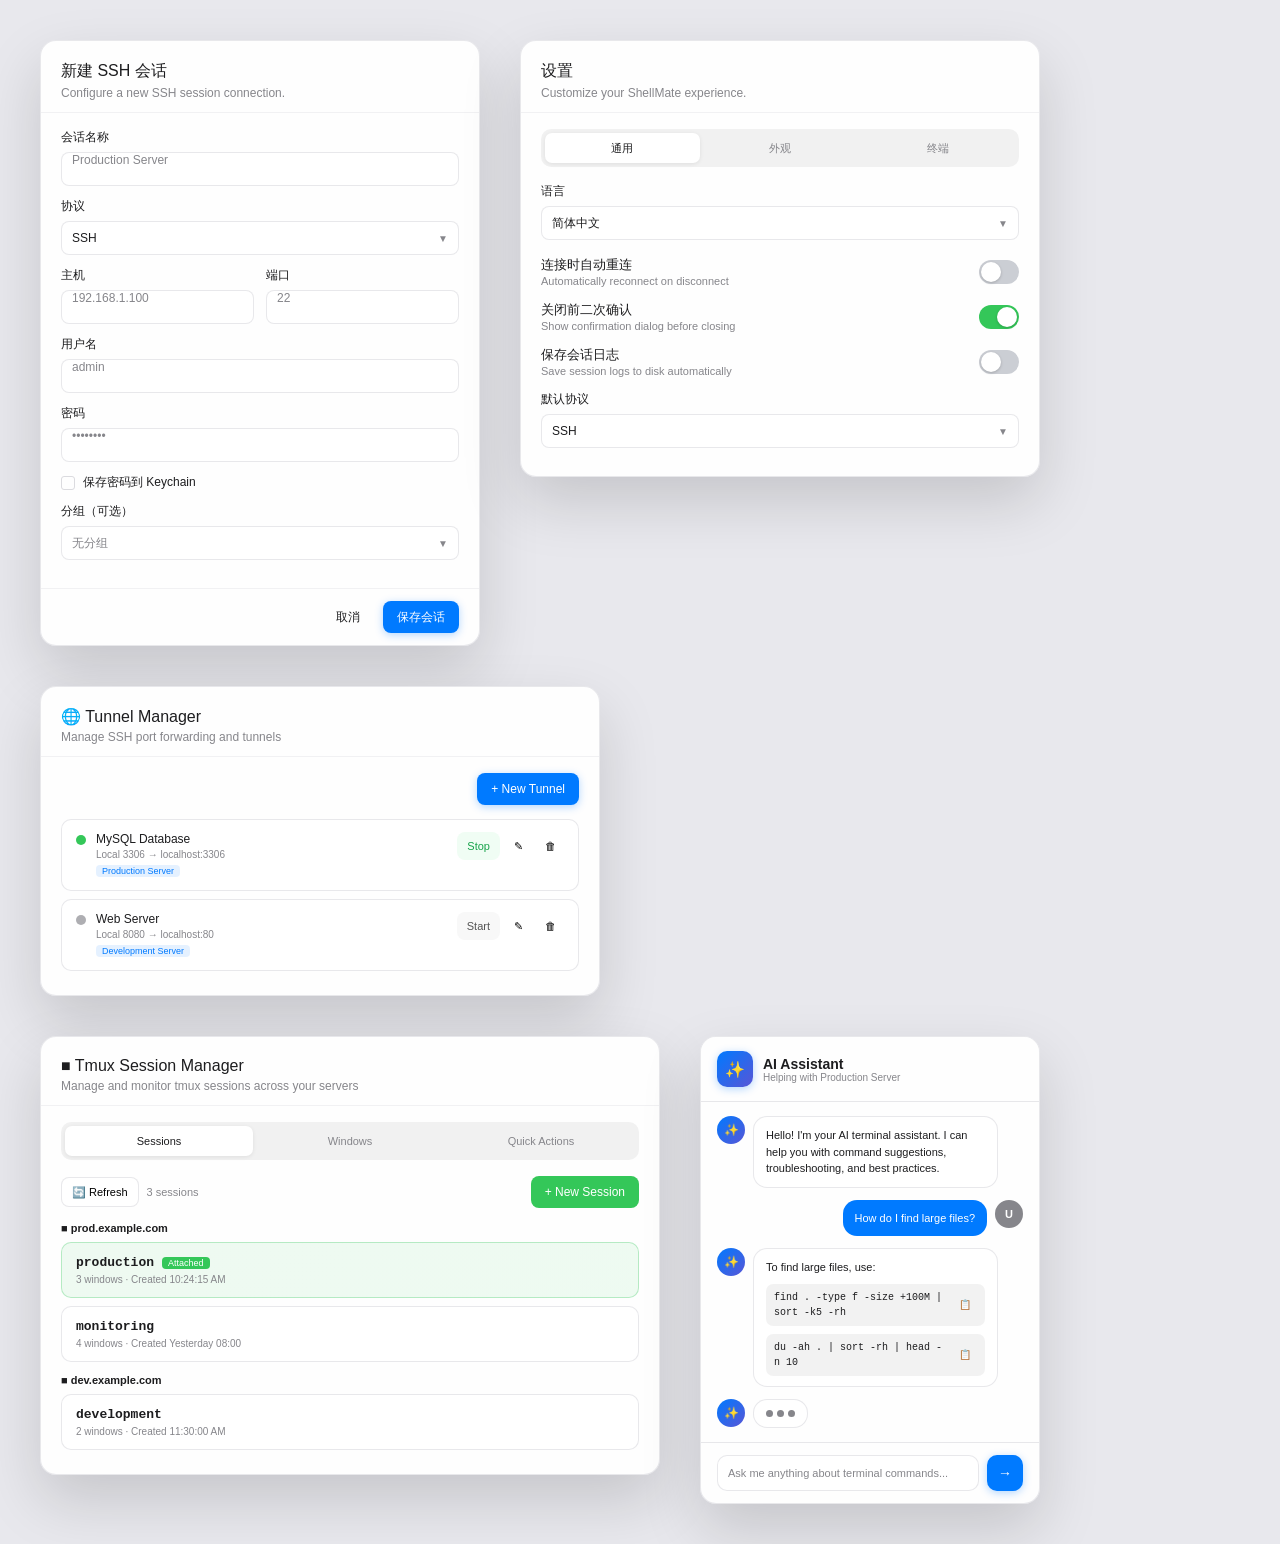
==== Figma-Spec-v2/previews/dialogs.html @ 90307672 "docs: 补全 PRD v2.0、Figma-Spec-v2 规范与开发进度追踪 - 更新开发进度.md v2.5：同步功能模块追踪表，标记已完成评审任务   （Known Hosts 串联、高亮/" ====
<!DOCTYPE html>
<html lang="zh">
<head>
<meta charset="UTF-8">
<title>ShellMate Dialogs Preview</title>
<style>
* { box-sizing: border-box; margin: 0; padding: 0; }
body { font-family: -apple-system, BlinkMacSystemFont, 'SF Pro Text', sans-serif; background: #e8e8ed; padding: 40px; display: flex; flex-wrap: wrap; gap: 40px; align-items: flex-start; }

.dialog {
  background: rgba(255,255,255,0.95);
  border-radius: 16px;
  border: 1px solid rgba(210,210,215,0.5);
  box-shadow: 0 25px 60px rgba(0,0,0,0.15);
  overflow: hidden;
}
.dialog-header { padding: 20px 20px 12px; border-bottom: 1px solid rgba(210,210,215,0.3); }
.dialog-title { font-size: 16px; font-weight: 500; color: #1d1d1f; margin-bottom: 4px; display: flex; align-items: center; gap: 8px; }
.dialog-desc { font-size: 12px; color: #86868b; }
.dialog-body { padding: 16px 20px; }
.dialog-footer { padding: 12px 20px; border-top: 1px solid rgba(210,210,215,0.3); display: flex; justify-content: flex-end; gap: 8px; }

.label { font-size: 12px; font-weight: 500; color: #1d1d1f; margin-bottom: 6px; display: block; }
.input {
  width: 100%; height: 34px; padding: 0 10px;
  border: 1px solid rgba(210,210,215,0.5);
  border-radius: 8px; background: rgba(255,255,255,0.8);
  font-size: 12px; color: #1d1d1f; margin-bottom: 12px;
}
.select {
  width: 100%; height: 34px; padding: 0 10px;
  border: 1px solid rgba(210,210,215,0.5);
  border-radius: 8px; background: rgba(255,255,255,0.8);
  font-size: 12px; color: #1d1d1f; margin-bottom: 12px;
  display: flex; align-items: center; justify-content: space-between;
}
.select-arrow { color: #86868b; font-size: 10px; }
.grid-2 { display: grid; grid-template-columns: 1fr 1fr; gap: 12px; }
.checkbox-row { display: flex; align-items: center; gap: 8px; margin-bottom: 12px; font-size: 12px; color: #1d1d1f; }
.checkbox { width: 14px; height: 14px; border: 1.5px solid rgba(210,210,215,0.8); border-radius: 3px; }
.btn-ghost { height: 32px; padding: 0 14px; border-radius: 8px; background: transparent; border: 1px solid transparent; font-size: 12px; font-weight: 500; color: #1d1d1f; cursor: pointer; display: flex; align-items: center; }
.btn-primary { height: 32px; padding: 0 14px; border-radius: 8px; background: #007aff; border: none; font-size: 12px; font-weight: 500; color: white; cursor: pointer; display: flex; align-items: center; box-shadow: 0 2px 8px rgba(0,122,255,0.3); }
.btn-success { height: 32px; padding: 0 14px; border-radius: 8px; background: #34c759; border: none; font-size: 12px; font-weight: 500; color: white; cursor: pointer; display: flex; align-items: center; }
.section-divider { height: 1px; background: rgba(210,210,215,0.5); margin: 8px 0 16px; }

/* Tabs */
.tabs { display: grid; grid-template-columns: repeat(3, 1fr); gap: 3px; background: rgba(0,0,0,0.05); border-radius: 10px; padding: 4px; margin-bottom: 16px; }
.tab-item { height: 30px; border-radius: 7px; display: flex; align-items: center; justify-content: center; font-size: 11px; font-weight: 500; color: #86868b; cursor: pointer; }
.tab-item.active { background: white; color: #1d1d1f; box-shadow: 0 1px 4px rgba(0,0,0,0.08); }

/* Settings switches */
.setting-row { display: flex; align-items: center; justify-content: space-between; margin-bottom: 14px; }
.setting-left { flex: 1; }
.setting-label { font-size: 13px; font-weight: 500; color: #1d1d1f; }
.setting-desc { font-size: 11px; color: #86868b; margin-top: 1px; }
.switch { width: 40px; height: 24px; background: #34c759; border-radius: 12px; position: relative; flex-shrink: 0; }
.switch.off { background: #cbced4; }
.switch-knob { width: 20px; height: 20px; background: white; border-radius: 50%; position: absolute; top: 2px; box-shadow: 0 1px 3px rgba(0,0,0,0.2); }
.switch.off .switch-knob { left: 2px; }
.switch .switch-knob { left: 18px; }

/* Tunnel list */
.tunnel-row {
  background: rgba(255,255,255,0.8);
  border: 1px solid rgba(210,210,215,0.5);
  border-radius: 10px;
  padding: 12px 14px;
  margin-bottom: 8px;
  display: flex;
  align-items: flex-start;
  gap: 10px;
}
.tunnel-dot { width: 10px; height: 10px; border-radius: 50%; margin-top: 3px; flex-shrink: 0; }
.tunnel-dot.active { background: #34c759; }
.tunnel-dot.inactive { background: #aeaeb2; }
.tunnel-name { font-size: 12px; font-weight: 500; color: #1d1d1f; margin-bottom: 3px; }
.tunnel-desc { font-size: 10px; color: #86868b; }
.tunnel-badge { display: inline-block; font-size: 9px; background: rgba(0,122,255,0.1); color: #007aff; padding: 1px 6px; border-radius: 4px; margin-top: 4px; }
.tunnel-actions { margin-left: auto; display: flex; gap: 4px; }
.icon-btn { width: 28px; height: 28px; border-radius: 7px; background: transparent; border: none; display: flex; align-items: center; justify-content: center; font-size: 11px; cursor: pointer; }
.btn-stop { height: 28px; padding: 0 10px; border-radius: 8px; background: #f0fdf4; color: #16a34a; font-size: 11px; font-weight: 500; border: none; }
.btn-start { height: 28px; padding: 0 10px; border-radius: 8px; background: #f8f8f8; color: #555; font-size: 11px; font-weight: 500; border: none; }

/* Tmux */
.tmux-session-card {
  border-radius: 10px;
  padding: 12px 14px;
  margin-bottom: 8px;
  border: 1px solid;
}
.tmux-session-card.attached {
  background: linear-gradient(135deg, rgba(52,199,89,0.08), rgba(48,209,88,0.08));
  border-color: rgba(52,199,89,0.3);
}
.tmux-session-card.detached {
  background: rgba(255,255,255,0.8);
  border-color: rgba(210,210,215,0.5);
}
.tmux-header { display: flex; align-items: center; gap: 8px; margin-bottom: 4px; }
.tmux-name { font-size: 13px; font-weight: 600; color: #1d1d1f; font-family: monospace; }
.badge-attached { background: #34c759; color: white; font-size: 9px; padding: 1px 6px; border-radius: 4px; }
.tmux-meta { font-size: 10px; color: #86868b; }
.server-group { font-size: 11px; font-weight: 600; color: #1d1d1f; display: flex; align-items: center; gap: 6px; margin-bottom: 8px; margin-top: 4px; }

/* AI Panel */
.ai-panel { width: 340px; }
.ai-header { padding: 14px 16px; border-bottom: 1px solid rgba(210,210,215,0.5); background: rgba(255,255,255,0.6); display: flex; align-items: center; gap: 10px; }
.ai-icon { width: 36px; height: 36px; border-radius: 10px; background: linear-gradient(135deg, #007aff, #5856d6); display: flex; align-items: center; justify-content: center; font-size: 16px; box-shadow: 0 2px 8px rgba(0,122,255,0.3); }
.ai-title { font-size: 14px; font-weight: 600; color: #1d1d1f; }
.ai-sub { font-size: 10px; color: #86868b; }
.message-area { padding: 14px 16px; display: flex; flex-direction: column; gap: 12px; }
.msg-row { display: flex; gap: 8px; }
.msg-row.user { flex-direction: row-reverse; }
.msg-avatar { width: 28px; height: 28px; border-radius: 50%; display: flex; align-items: center; justify-content: center; font-size: 12px; flex-shrink: 0; }
.msg-avatar.ai { background: linear-gradient(135deg, #007aff, #5856d6); }
.msg-avatar.user-av { background: #86868b; color: white; font-size: 11px; font-weight: 600; }
.msg-bubble { max-width: 80%; padding: 10px 12px; border-radius: 14px; font-size: 11px; line-height: 1.5; }
.msg-bubble.ai { background: rgba(255,255,255,0.8); border: 1px solid rgba(210,210,215,0.5); color: #1d1d1f; }
.msg-bubble.user { background: #007aff; color: white; }
.cmd-block { margin-top: 8px; background: rgba(0,0,0,0.05); border-radius: 7px; padding: 6px 8px; display: flex; align-items: center; gap: 6px; }
.cmd-text { flex: 1; font-size: 10px; font-family: monospace; color: #1d1d1f; }
.cmd-copy { width: 24px; height: 24px; border-radius: 5px; background: transparent; border: none; display: flex; align-items: center; justify-content: center; font-size: 10px; cursor: pointer; }
.ai-input-area { padding: 12px 16px; border-top: 1px solid rgba(210,210,215,0.5); display: flex; gap: 8px; }
.ai-textarea { flex: 1; height: 36px; padding: 8px 10px; border: 1px solid rgba(210,210,215,0.5); border-radius: 10px; font-size: 11px; background: rgba(255,255,255,0.8); color: #1d1d1f; }
.ai-send { width: 36px; height: 36px; background: #007aff; border-radius: 10px; display: flex; align-items: center; justify-content: center; font-size: 14px; border: none; color: white; box-shadow: 0 2px 8px rgba(0,122,255,0.3); cursor: pointer; }
</style>
</head>
<body>

<!-- 新建会话弹窗 -->
<div class="dialog" style="width:440px">
  <div class="dialog-header">
    <div class="dialog-title">新建 SSH 会话</div>
    <div class="dialog-desc">Configure a new SSH session connection.</div>
  </div>
  <div class="dialog-body">
    <label class="label">会话名称</label>
    <div class="input" style="color:#86868b">Production Server</div>

    <label class="label">协议</label>
    <div class="select"><span>SSH</span><span class="select-arrow">▼</span></div>

    <div class="grid-2">
      <div>
        <label class="label">主机</label>
        <div class="input" style="color:#86868b">192.168.1.100</div>
      </div>
      <div>
        <label class="label">端口</label>
        <div class="input" style="color:#86868b">22</div>
      </div>
    </div>

    <label class="label">用户名</label>
    <div class="input" style="color:#86868b">admin</div>

    <label class="label">密码</label>
    <div class="input" style="color:#86868b">••••••••</div>

    <div class="checkbox-row">
      <div class="checkbox"></div>
      保存密码到 Keychain
    </div>

    <label class="label">分组（可选）</label>
    <div class="select"><span style="color:#86868b">无分组</span><span class="select-arrow">▼</span></div>
  </div>
  <div class="dialog-footer">
    <button class="btn-ghost">取消</button>
    <button class="btn-primary">保存会话</button>
  </div>
</div>

<!-- 设置弹窗 -->
<div class="dialog" style="width:520px">
  <div class="dialog-header">
    <div class="dialog-title">设置</div>
    <div class="dialog-desc">Customize your ShellMate experience.</div>
  </div>
  <div class="dialog-body">
    <div class="tabs">
      <div class="tab-item active">通用</div>
      <div class="tab-item">外观</div>
      <div class="tab-item">终端</div>
    </div>

    <div>
      <label class="label">语言</label>
      <div class="select" style="margin-bottom:16px"><span>简体中文</span><span class="select-arrow">▼</span></div>

      <div class="setting-row">
        <div class="setting-left">
          <div class="setting-label">连接时自动重连</div>
          <div class="setting-desc">Automatically reconnect on disconnect</div>
        </div>
        <div class="switch off"><div class="switch-knob"></div></div>
      </div>
      <div class="setting-row">
        <div class="setting-left">
          <div class="setting-label">关闭前二次确认</div>
          <div class="setting-desc">Show confirmation dialog before closing</div>
        </div>
        <div class="switch"><div class="switch-knob"></div></div>
      </div>
      <div class="setting-row">
        <div class="setting-left">
          <div class="setting-label">保存会话日志</div>
          <div class="setting-desc">Save session logs to disk automatically</div>
        </div>
        <div class="switch off"><div class="switch-knob"></div></div>
      </div>

      <label class="label">默认协议</label>
      <div class="select"><span>SSH</span><span class="select-arrow">▼</span></div>
    </div>
  </div>
</div>

<!-- 隧道管理器 -->
<div class="dialog" style="width:560px">
  <div class="dialog-header">
    <div class="dialog-title">🌐 Tunnel Manager</div>
    <div class="dialog-desc">Manage SSH port forwarding and tunnels</div>
  </div>
  <div class="dialog-body">
    <div style="display:flex;justify-content:flex-end;margin-bottom:14px">
      <button class="btn-primary">+ New Tunnel</button>
    </div>
    <div class="tunnel-row">
      <div class="tunnel-dot active"></div>
      <div style="flex:1">
        <div class="tunnel-name">MySQL Database</div>
        <div class="tunnel-desc">Local 3306 → localhost:3306</div>
        <div class="tunnel-badge">Production Server</div>
      </div>
      <div class="tunnel-actions">
        <button class="btn-stop">Stop</button>
        <button class="icon-btn">✎</button>
        <button class="icon-btn">🗑</button>
      </div>
    </div>
    <div class="tunnel-row">
      <div class="tunnel-dot inactive"></div>
      <div style="flex:1">
        <div class="tunnel-name">Web Server</div>
        <div class="tunnel-desc">Local 8080 → localhost:80</div>
        <div class="tunnel-badge">Development Server</div>
      </div>
      <div class="tunnel-actions">
        <button class="btn-start">Start</button>
        <button class="icon-btn">✎</button>
        <button class="icon-btn">🗑</button>
      </div>
    </div>
  </div>
</div>

<!-- Tmux Manager -->
<div class="dialog" style="width:620px">
  <div class="dialog-header">
    <div class="dialog-title">■ Tmux Session Manager</div>
    <div class="dialog-desc">Manage and monitor tmux sessions across your servers</div>
  </div>
  <div class="dialog-body">
    <div class="tabs">
      <div class="tab-item active">Sessions</div>
      <div class="tab-item">Windows</div>
      <div class="tab-item">Quick Actions</div>
    </div>
    <div style="display:flex;align-items:center;justify-content:space-between;margin-bottom:14px">
      <div style="display:flex;align-items:center;gap:8px">
        <button style="height:30px;padding:0 10px;border:1px solid rgba(210,210,215,0.5);border-radius:8px;background:white;font-size:11px;cursor:pointer">🔄 Refresh</button>
        <span style="font-size:11px;color:#86868b">3 sessions</span>
      </div>
      <button class="btn-success">+ New Session</button>
    </div>

    <div class="server-group">■ prod.example.com</div>
    <div class="tmux-session-card attached">
      <div class="tmux-header">
        <span class="tmux-name">production</span>
        <span class="badge-attached">Attached</span>
      </div>
      <div class="tmux-meta">3 windows · Created 10:24:15 AM</div>
    </div>
    <div class="tmux-session-card detached">
      <div class="tmux-header">
        <span class="tmux-name">monitoring</span>
      </div>
      <div class="tmux-meta">4 windows · Created Yesterday 08:00</div>
    </div>

    <div class="server-group" style="margin-top:12px">■ dev.example.com</div>
    <div class="tmux-session-card detached">
      <div class="tmux-header">
        <span class="tmux-name">development</span>
      </div>
      <div class="tmux-meta">2 windows · Created 11:30:00 AM</div>
    </div>
  </div>
</div>

<!-- AI 助手面板 -->
<div class="dialog ai-panel" style="display:flex;flex-direction:column;width:340px">
  <div class="ai-header">
    <div class="ai-icon">✨</div>
    <div>
      <div class="ai-title">AI Assistant</div>
      <div class="ai-sub">Helping with Production Server</div>
    </div>
  </div>

  <div class="message-area">
    <div class="msg-row">
      <div class="msg-avatar ai">✨</div>
      <div class="msg-bubble ai">Hello! I'm your AI terminal assistant. I can help you with command suggestions, troubleshooting, and best practices.</div>
    </div>
    <div class="msg-row user">
      <div class="msg-avatar user-av">U</div>
      <div class="msg-bubble user">How do I find large files?</div>
    </div>
    <div class="msg-row">
      <div class="msg-avatar ai">✨</div>
      <div class="msg-bubble ai">
        To find large files, use:
        <div class="cmd-block">
          <span class="cmd-text">find . -type f -size +100M | sort -k5 -rh</span>
          <button class="cmd-copy">📋</button>
        </div>
        <div class="cmd-block">
          <span class="cmd-text">du -ah . | sort -rh | head -n 10</span>
          <button class="cmd-copy">📋</button>
        </div>
      </div>
    </div>
    <div class="msg-row">
      <div class="msg-avatar ai">✨</div>
      <div class="msg-bubble ai" style="background:rgba(255,255,255,0.5);border:1px solid rgba(210,210,215,0.5)">
        <div style="display:flex;gap:4px">
          <div style="width:7px;height:7px;border-radius:50%;background:#86868b;animation:bounce 0.6s 0s infinite alternate"></div>
          <div style="width:7px;height:7px;border-radius:50%;background:#86868b;animation:bounce 0.6s 0.15s infinite alternate"></div>
          <div style="width:7px;height:7px;border-radius:50%;background:#86868b;animation:bounce 0.6s 0.3s infinite alternate"></div>
        </div>
      </div>
    </div>
  </div>

  <div class="ai-input-area">
    <div class="ai-textarea" style="color:#86868b;display:flex;align-items:center">Ask me anything about terminal commands...</div>
    <button class="ai-send">→</button>
  </div>
</div>

</body>
</html>
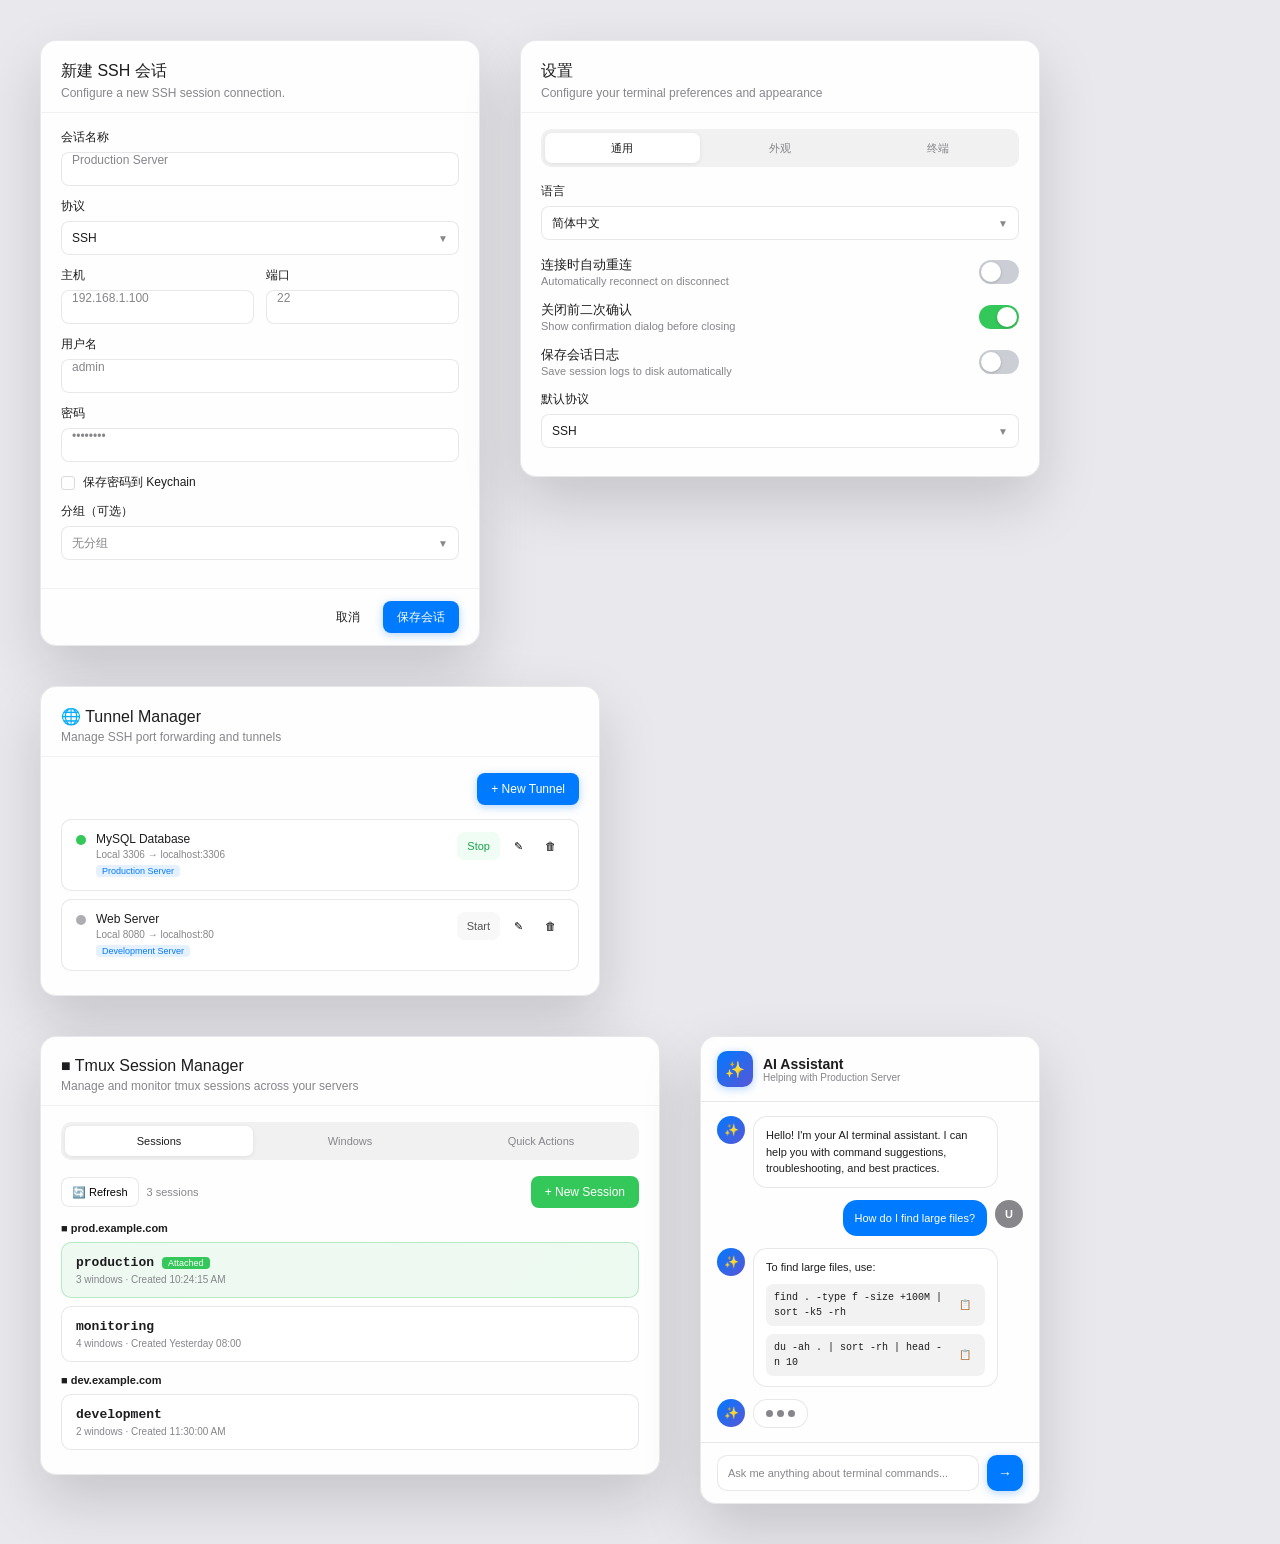
==== commit 81dd071d: "Update" ====
--- a/Figma-Spec-v2/previews/dialogs.html
+++ b/Figma-Spec-v2/previews/dialogs.html
@@ -2,7 +2,7 @@
 <html lang="zh">
 <head>
 <meta charset="UTF-8">
-<title>ShellMate Dialogs Preview</title>
+<title>Terminal Pro Dialogs Preview</title>
 <style>
 * { box-sizing: border-box; margin: 0; padding: 0; }
 body { font-family: -apple-system, BlinkMacSystemFont, 'SF Pro Text', sans-serif; background: #e8e8ed; padding: 40px; display: flex; flex-wrap: wrap; gap: 40px; align-items: flex-start; }
@@ -175,7 +175,7 @@
 <div class="dialog" style="width:520px">
   <div class="dialog-header">
     <div class="dialog-title">设置</div>
-    <div class="dialog-desc">Customize your ShellMate experience.</div>
+    <div class="dialog-desc">Configure your terminal preferences and appearance</div>
   </div>
   <div class="dialog-body">
     <div class="tabs">
